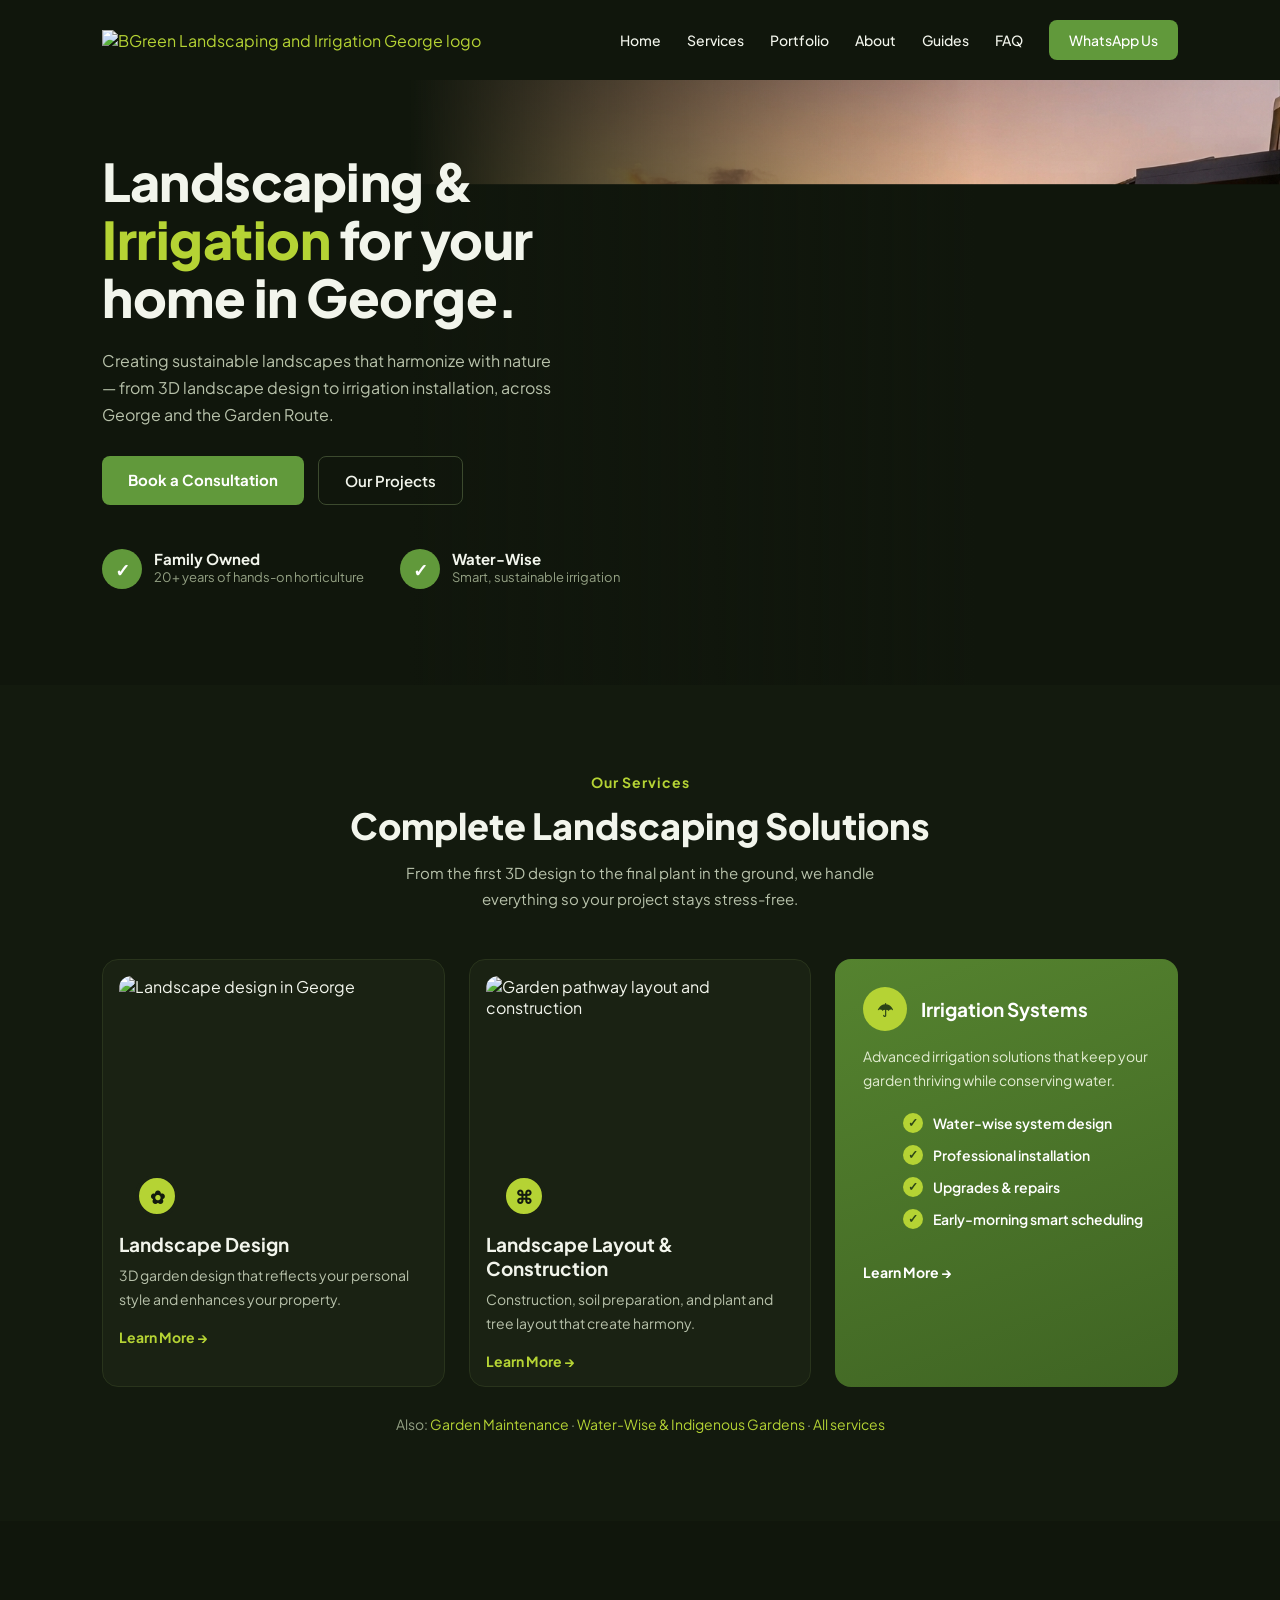
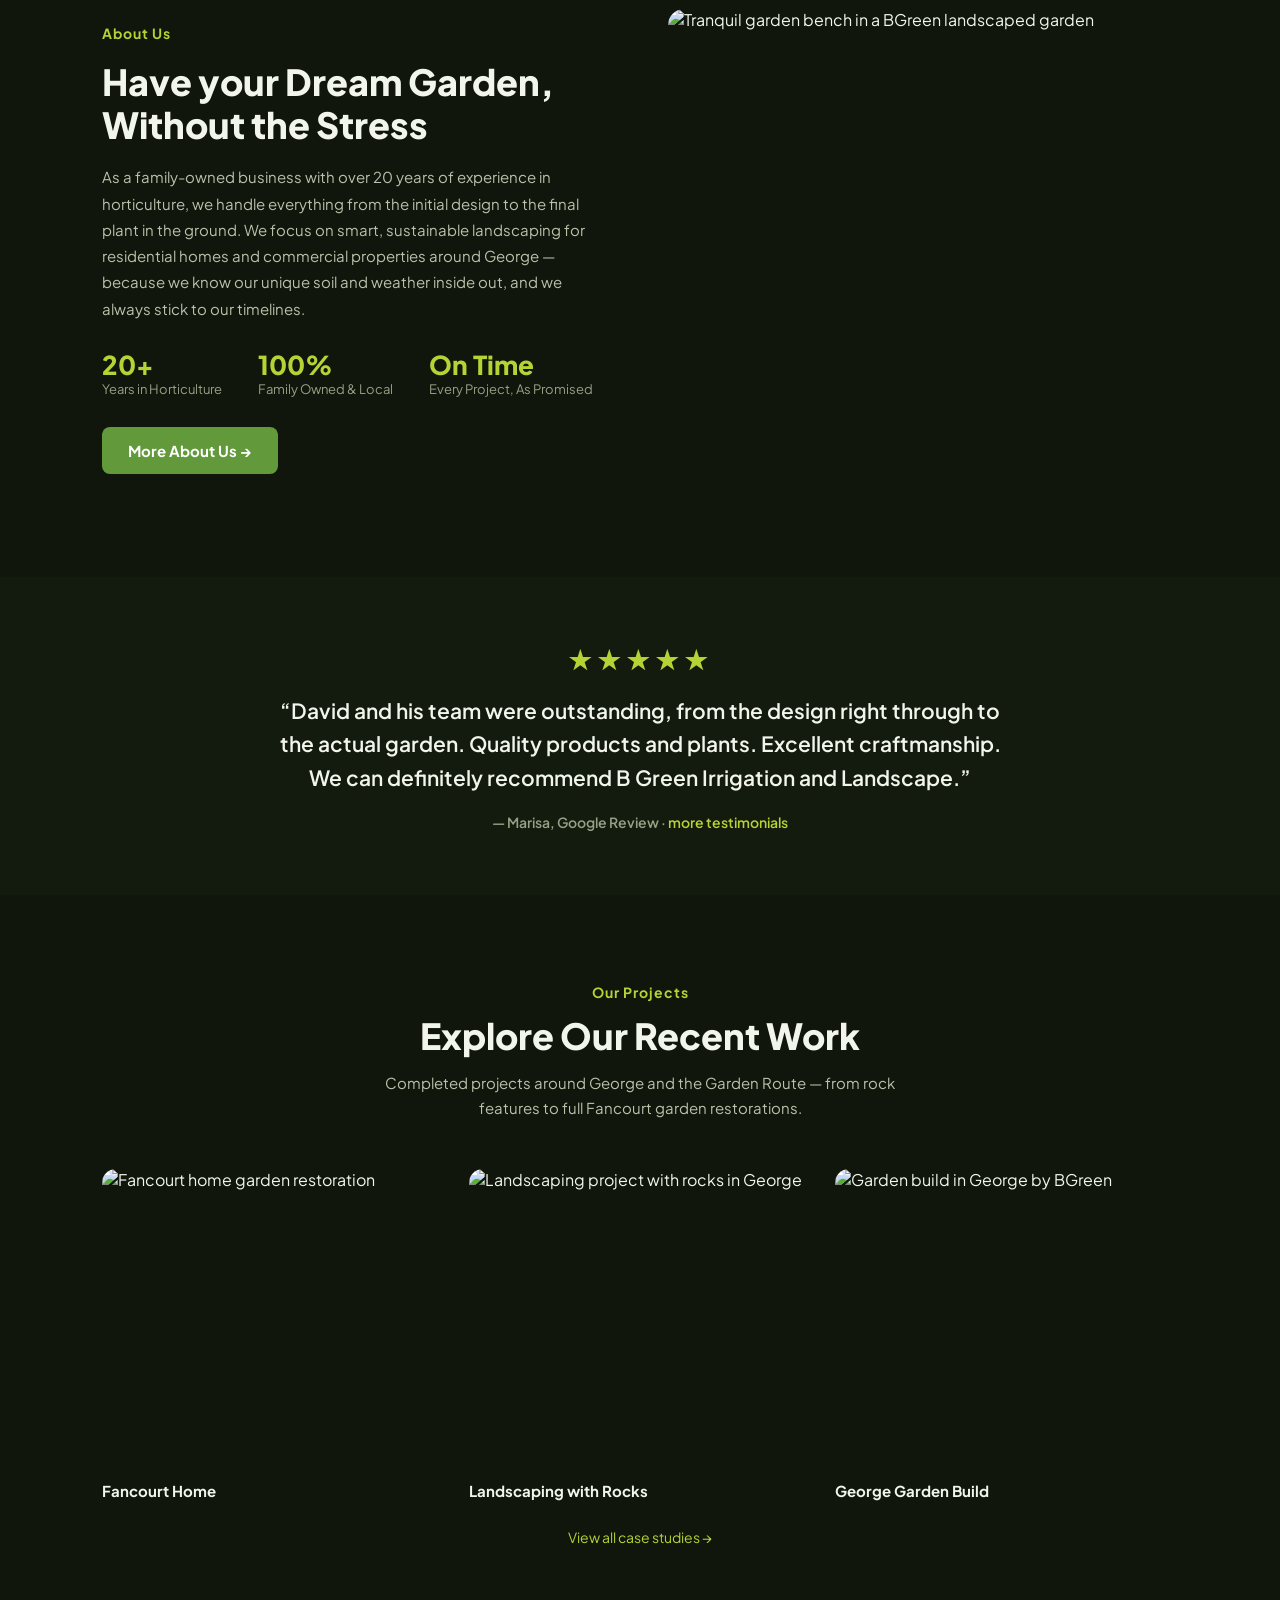
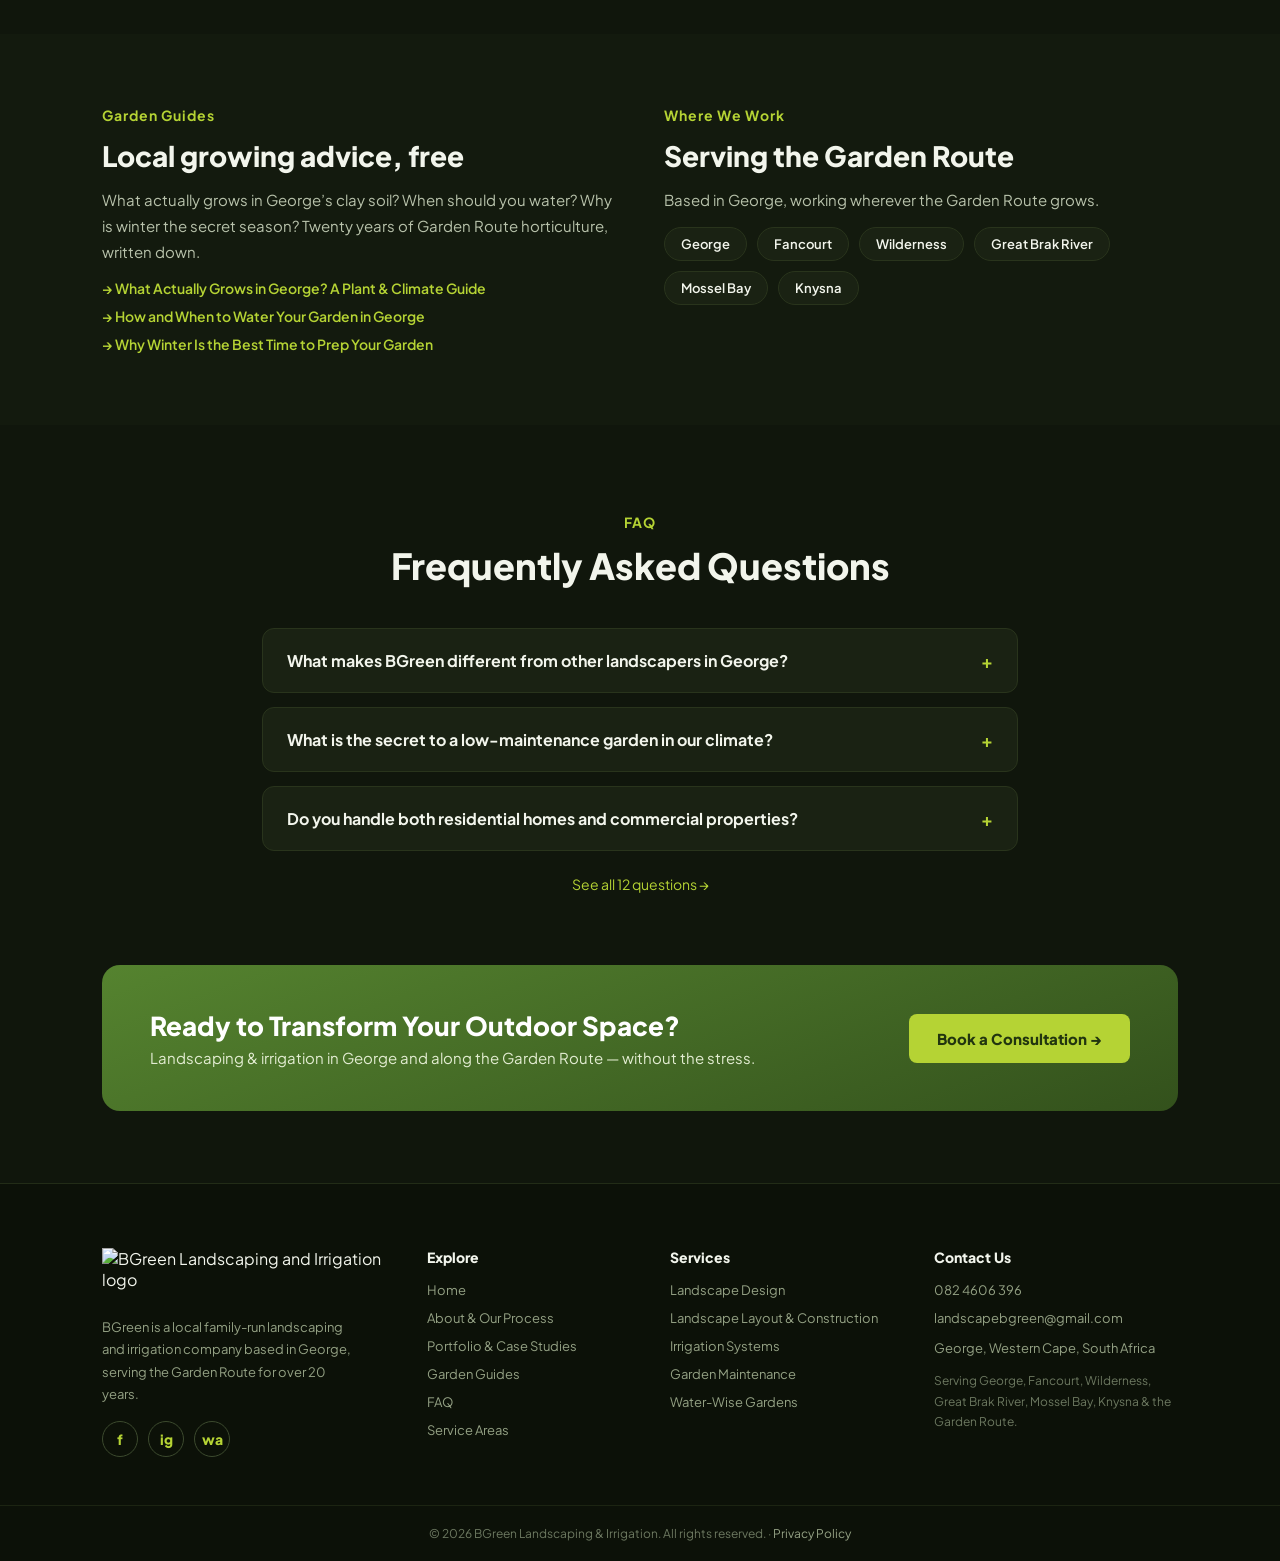
==== index.html @ 252ee811 "Implement BGreen Landscaping homepage from Claude Design import Static homepage matching the "BGreen" ====
<!DOCTYPE html>
<html lang="en">
<head>
<meta charset="utf-8">
<meta name="viewport" content="width=device-width, initial-scale=1">
<title>Landscaping in George | Landscape Design &amp; Irrigation | BGreen</title>
<meta name="description" content="BGreen Landscaping &amp; Irrigation: landscape design, construction, irrigation systems and garden maintenance in George and across the Garden Route. Family-run, 20+ years of experience.">
<link rel="preconnect" href="https://fonts.googleapis.com">
<link href="https://fonts.googleapis.com/css2?family=Plus+Jakarta+Sans:wght@400;500;600;700;800&display=swap" rel="stylesheet">
<link rel="stylesheet" href="assets/style.css">
<script type="application/ld+json">
{"@context":"https://schema.org","@type":"LocalBusiness","name":"BGreen Landscaping & Irrigation","description":"Family-run landscaping and irrigation company in George, South Africa. Landscape design, layout and construction, irrigation systems, garden maintenance and water-wise gardens.","url":"https://www.bgreenlandscape.co.za","telephone":"+27824606396","email":"landscapebgreen@gmail.com","address":{"@type":"PostalAddress","addressLocality":"George","addressRegion":"Western Cape","addressCountry":"ZA"},"areaServed":["George","Fancourt","Wilderness","Great Brak River","Mossel Bay","Knysna","Garden Route"],"sameAs":["https://web.facebook.com/bgreenlandscape/","https://www.instagram.com/bgreen_irrigation_landscaping/"]}
</script>
</head>
<body>

<nav class="site-nav">
  <a href="index.html" class="logo"><img src="https://static.wixstatic.com/media/fe2d38_e52462d2be854c1991622461ed797b29~mv2.png/v1/fill/w_476,h_166,al_c,q_85/BGreen%20Logo.png" alt="BGreen Landscaping and Irrigation George logo"></a>
  <button class="nav-toggle" aria-label="Toggle navigation" aria-expanded="false">&#9776;</button>
  <div class="nav-links">
    <a href="index.html">Home</a>
    <a href="services.html">Services</a>
    <a href="portfolio.html">Portfolio</a>
    <a href="about.html">About</a>
    <a href="guides.html">Guides</a>
    <a href="faq.html">FAQ</a>
    <a href="https://wa.link/vvhs82" target="_blank" rel="noopener" class="btn-nav-cta">WhatsApp Us</a>
  </div>
</nav>

<header class="hero">
  <img class="hero-img" src="uploads/754159980_1379247860972494_7115057401129966398_n.png" alt="Landscaped rock garden with indigenous planting at a George home by BGreen">
  <div class="hero-scrim"></div>
  <div class="hero-inner">
    <div class="hero-copy">
      <h1>Landscaping &amp; <span>Irrigation</span> for your home in George.</h1>
      <p>Creating sustainable landscapes that harmonize with nature — from 3D landscape design to irrigation installation, across George and the Garden Route.</p>
      <div class="hero-ctas">
        <a href="https://wa.link/vvhs82" target="_blank" rel="noopener" class="btn-primary">Book a Consultation</a>
        <a href="portfolio.html" class="btn-secondary">Our Projects</a>
      </div>
      <div class="hero-badges">
        <div class="hero-badge">
          <div class="hero-badge-icon">&#10003;</div>
          <div><div class="hero-badge-title">Family Owned</div><div class="hero-badge-sub">20+ years of hands-on horticulture</div></div>
        </div>
        <div class="hero-badge">
          <div class="hero-badge-icon">&#10003;</div>
          <div><div class="hero-badge-title">Water-Wise</div><div class="hero-badge-sub">Smart, sustainable irrigation</div></div>
        </div>
      </div>
    </div>
    <div></div>
  </div>
</header>

<section id="services" class="services">
  <div class="wrap">
    <div class="section-head">
      <div class="section-eyebrow">Our Services</div>
      <h2>Complete Landscaping Solutions</h2>
      <p>From the first 3D design to the final plant in the ground, we handle everything so your project stays stress-free.</p>
    </div>
    <div class="services-grid">
      <a href="landscape-design.html" class="service-card">
        <div class="service-card-media">
          <img src="https://static.wixstatic.com/media/fe2d38_e25b74c7d7e7406eb91b584a12b713d1~mv2.png/v1/fill/w_600,h_440,al_c,q_85/landscape-design-george.png" alt="Landscape design in George">
          <div class="service-card-icon">&#10047;</div>
        </div>
        <h3>Landscape Design</h3>
        <p>3D garden design that reflects your personal style and enhances your property.</p>
        <span class="learn-more">Learn More &#8594;</span>
      </a>
      <a href="landscape-layout.html" class="service-card">
        <div class="service-card-media">
          <img src="https://static.wixstatic.com/media/bcfdbb276c152f104dc2857f781c2caf.jpg/v1/fill/w_600,h_440,al_c,q_85/garden-pathway-layout.jpg" alt="Garden pathway layout and construction">
          <div class="service-card-icon">&#8984;</div>
        </div>
        <h3>Landscape Layout &amp; Construction</h3>
        <p>Construction, soil preparation, and plant and tree layout that create harmony.</p>
        <span class="learn-more">Learn More &#8594;</span>
      </a>
      <div class="service-card-featured">
        <div class="head">
          <div class="icon">&#9730;</div>
          <h3>Irrigation Systems</h3>
        </div>
        <p>Advanced irrigation solutions that keep your garden thriving while conserving water.</p>
        <ul class="feature-list">
          <li><span class="check">&#10003;</span><span>Water-wise system design</span></li>
          <li><span class="check">&#10003;</span><span>Professional installation</span></li>
          <li><span class="check">&#10003;</span><span>Upgrades &amp; repairs</span></li>
          <li><span class="check">&#10003;</span><span>Early-morning smart scheduling</span></li>
        </ul>
        <a href="irrigation-systems.html" class="learn-more">Learn More &#8594;</a>
      </div>
    </div>
    <p class="services-more">Also: <a href="garden-maintenance.html">Garden Maintenance</a> &middot; <a href="water-wise-gardens.html">Water-Wise &amp; Indigenous Gardens</a> &middot; <a href="services.html">All services</a></p>
  </div>
</section>

<section id="about" class="about">
  <div class="about-copy">
    <div class="section-eyebrow">About Us</div>
    <h2>Have your Dream Garden, Without the Stress</h2>
    <p>As a family-owned business with over 20 years of experience in horticulture, we handle everything from the initial design to the final plant in the ground. We focus on smart, sustainable landscaping for residential homes and commercial properties around George — because we know our unique soil and weather inside out, and we always stick to our timelines.</p>
    <div class="about-stats">
      <div><div class="num">20+</div><div class="label">Years in Horticulture</div></div>
      <div><div class="num">100%</div><div class="label">Family Owned &amp; Local</div></div>
      <div><div class="num">On Time</div><div class="label">Every Project, As Promised</div></div>
    </div>
    <a href="about.html" class="btn-primary">More About Us &#8594;</a>
  </div>
  <img src="https://static.wixstatic.com/media/11062b_910fbf06a0d746e4b3883d05a08c595a~mv2.jpg/v1/fill/w_800,h_900,al_c,q_85/tranquil-garden-bench.jpg" alt="Tranquil garden bench in a BGreen landscaped garden">
</section>

<section class="testimonial">
  <div class="testimonial-inner">
    <div class="testimonial-stars">&#9733;&#9733;&#9733;&#9733;&#9733;</div>
    <p class="testimonial-quote">&ldquo;David and his team were outstanding, from the design right through to the actual garden. Quality products and plants. Excellent craftmanship. We can definitely recommend B Green Irrigation and Landscape.&rdquo;</p>
    <div class="testimonial-author">&mdash; Marisa, Google Review &middot; <a href="about.html">more testimonials</a></div>
  </div>
</section>

<section id="portfolio" class="portfolio">
  <div class="section-head">
    <div class="section-eyebrow">Our Projects</div>
    <h2>Explore Our Recent Work</h2>
    <p>Completed projects around George and the Garden Route — from rock features to full Fancourt garden restorations.</p>
  </div>
  <div class="portfolio-grid">
    <a href="portfolio.html" class="portfolio-item">
      <img src="https://static.wixstatic.com/media/fe2d38_1190befe48ec47c894bb23864637d3fc~mv2.jpg/v1/fill/w_700,h_560,al_c,q_85/fancourt-home-garden.jpg" alt="Fancourt home garden restoration">
      <div class="title">Fancourt Home</div>
    </a>
    <a href="portfolio.html" class="portfolio-item">
      <img src="https://static.wixstatic.com/media/fe2d38_67b5313b510b47be8b9c48852f3f6a3e~mv2.jpg/v1/fill/w_700,h_560,al_c,q_85/rock-landscaping-project.jpg" alt="Landscaping project with rocks in George">
      <div class="title">Landscaping with Rocks</div>
    </a>
    <a href="portfolio.html" class="portfolio-item">
      <img src="https://static.wixstatic.com/media/fe2d38_f3f1dd3c976c45f4891103261308e11d~mv2.jpg/v1/fill/w_700,h_560,al_c,q_85/george-garden-build.jpg" alt="Garden build in George by BGreen">
      <div class="title">George Garden Build</div>
    </a>
  </div>
  <p class="portfolio-more"><a href="portfolio.html">View all case studies &#8594;</a></p>
</section>

<section class="guides-areas">
  <div class="wrap">
    <div class="guides-col">
      <div class="section-eyebrow">Garden Guides</div>
      <h2>Local growing advice, free</h2>
      <p>What actually grows in George&rsquo;s clay soil? When should you water? Why is winter the secret season? Twenty years of Garden Route horticulture, written down.</p>
      <div class="guides-links">
        <a href="plant-guide.html">&#8594; What Actually Grows in George? A Plant &amp; Climate Guide</a>
        <a href="watering-guide.html">&#8594; How and When to Water Your Garden in George</a>
        <a href="winter-garden-prep.html">&#8594; Why Winter Is the Best Time to Prep Your Garden</a>
      </div>
    </div>
    <div class="areas-col">
      <div class="section-eyebrow">Where We Work</div>
      <h2>Serving the Garden Route</h2>
      <p>Based in George, working wherever the Garden Route grows.</p>
      <div class="area-tags">
        <a href="service-areas.html" class="area-tag">George</a>
        <a href="service-areas.html" class="area-tag">Fancourt</a>
        <a href="service-areas.html" class="area-tag">Wilderness</a>
        <a href="service-areas.html" class="area-tag">Great Brak River</a>
        <a href="service-areas.html" class="area-tag">Mossel Bay</a>
        <a href="service-areas.html" class="area-tag">Knysna</a>
      </div>
    </div>
  </div>
</section>

<section class="faq">
  <div class="section-head">
    <div class="section-eyebrow">FAQ</div>
    <h2>Frequently Asked Questions</h2>
  </div>
  <div class="faq-list">
    <div class="faq-item">
      <button class="faq-q" aria-expanded="false"><span>What makes BGreen different from other landscapers in George?</span><span class="icon">+</span></button>
      <p class="faq-a">We are a local family business with over 20 years of hands-on experience in horticulture. Because we handle everything from the first 3D design to the final plant in the ground, we keep the process completely stress-free. We know our local soil and weather inside out, and we always stick to our timelines.</p>
    </div>
    <div class="faq-item">
      <button class="faq-q" aria-expanded="false"><span>What is the secret to a low-maintenance garden in our climate?</span><span class="icon">+</span></button>
      <p class="faq-a">The key is choosing the right plants for local conditions and pairing them with a smart, efficient irrigation system. We help you set up a water-wise, sustainable garden that thrives naturally in George, giving you a gorgeous outdoor space that doesn&rsquo;t require endless upkeep.</p>
    </div>
    <div class="faq-item">
      <button class="faq-q" aria-expanded="false"><span>Do you handle both residential homes and commercial properties?</span><span class="icon">+</span></button>
      <p class="faq-a">Yes, we do. Whether you want to completely rejuvenate your home garden or need professional landscaping and irrigation for a commercial space, we have the team and the experience to handle projects of all sizes.</p>
    </div>
  </div>
  <p class="faq-more"><a href="faq.html">See all 12 questions &#8594;</a></p>
</section>

<section class="footer-cta">
  <div class="footer-cta-box">
    <div>
      <h2>Ready to Transform Your Outdoor Space?</h2>
      <p>Landscaping &amp; irrigation in George and along the Garden Route — without the stress.</p>
    </div>
    <a href="https://wa.link/vvhs82" target="_blank" rel="noopener" class="btn-cta-bright">Book a Consultation &#8594;</a>
  </div>
</section>

<footer class="site-footer">
  <div class="footer-grid">
    <div class="footer-brand">
      <img src="https://static.wixstatic.com/media/fe2d38_e52462d2be854c1991622461ed797b29~mv2.png/v1/fill/w_476,h_166,al_c,q_85/BGreen%20Logo.png" alt="BGreen Landscaping and Irrigation logo">
      <p>BGreen is a local family-run landscaping and irrigation company based in George, serving the Garden Route for over 20 years.</p>
      <div class="footer-socials">
        <a href="https://web.facebook.com/bgreenlandscape/" target="_blank" rel="noopener" aria-label="Facebook">f</a>
        <a href="https://www.instagram.com/bgreen_irrigation_landscaping/" target="_blank" rel="noopener" aria-label="Instagram">ig</a>
        <a href="https://wa.link/vvhs82" target="_blank" rel="noopener" aria-label="WhatsApp">wa</a>
      </div>
    </div>
    <div class="footer-col">
      <div class="col-title">Explore</div>
      <a href="index.html">Home</a>
      <a href="about.html">About &amp; Our Process</a>
      <a href="portfolio.html">Portfolio &amp; Case Studies</a>
      <a href="guides.html">Garden Guides</a>
      <a href="faq.html">FAQ</a>
      <a href="service-areas.html">Service Areas</a>
    </div>
    <div class="footer-col">
      <div class="col-title">Services</div>
      <a href="landscape-design.html">Landscape Design</a>
      <a href="landscape-layout.html">Landscape Layout &amp; Construction</a>
      <a href="irrigation-systems.html">Irrigation Systems</a>
      <a href="garden-maintenance.html">Garden Maintenance</a>
      <a href="water-wise-gardens.html">Water-Wise Gardens</a>
    </div>
    <div class="footer-col">
      <div class="col-title">Contact Us</div>
      <a href="tel:0824606396">082 4606 396</a>
      <a href="mailto:landscapebgreen@gmail.com">landscapebgreen@gmail.com</a>
      <div class="plain">George, Western Cape, South Africa</div>
      <div class="faint">Serving George, Fancourt, Wilderness, Great Brak River, Mossel Bay, Knysna &amp; the Garden Route.</div>
    </div>
  </div>
  <div class="footer-bottom">&copy; 2026 BGreen Landscaping &amp; Irrigation. All rights reserved. &middot; <a href="https://www.bgreenlandscape.co.za/privacy-policy" target="_blank" rel="noopener">Privacy Policy</a></div>
</footer>

<script src="assets/main.js"></script>
</body>
</html>
---- assets/style.css ----
:root {
  --bg: #10160c;
  --bg-alt: #131a0e;
  --bg-card: #1a2213;
  --bg-footer: #0c1108;
  --border: #29341c;
  --border-footer: #1c2412;
  --border-divider: #222c17;
  --text: #f2f5ec;
  --text-muted: #b8c2ab;
  --text-dim: #94a184;
  --text-faint: #6c7860;
  --accent: #b5d334;
  --accent-hover: #d3e97a;
  --accent-bright: #c8e356;
  --green: #61993b;
  --green-hover: #6fae44;
}

* { box-sizing: border-box; }

html { scroll-behavior: smooth; }

body {
  margin: 0;
  background: var(--bg);
  color: var(--text);
  font-family: 'Plus Jakarta Sans', sans-serif;
  overflow-x: hidden;
}

a { color: var(--accent); text-decoration: none; }
a:hover { color: var(--accent-hover); }

img { max-width: 100%; }

.wrap { max-width: 1140px; margin: 0 auto; padding: 0 32px; }

/* Nav */
.site-nav {
  background: var(--bg);
  display: flex;
  align-items: center;
  justify-content: space-between;
  gap: 24px;
  max-width: 1140px;
  margin: 0 auto;
  padding: 20px 32px;
}
.site-nav .logo img { height: 48px; width: auto; }
.nav-links { display: flex; align-items: center; gap: 26px; }
.nav-links a { color: var(--text); font-size: 14px; font-weight: 500; }
.nav-links a:hover { color: var(--accent); }
.btn-nav-cta {
  background: var(--green);
  color: #fff !important;
  font-size: 14px;
  font-weight: 700;
  padding: 11px 20px;
  border-radius: 8px;
}
.btn-nav-cta:hover { background: var(--green-hover); }
.nav-toggle { display: none; background: none; border: none; color: var(--text); font-size: 26px; cursor: pointer; }

/* Hero */
.hero { position: relative; overflow: hidden; }
.hero-img {
  position: absolute; top: 0; right: 0; width: 68%; height: 100%; object-fit: cover;
}
.hero-scrim {
  position: absolute; top: 0; right: 0; width: 68%; height: 100%;
  background:
    linear-gradient(90deg, var(--bg) 0%, rgba(16,22,12,0.55) 32%, rgba(16,22,12,0) 65%),
    linear-gradient(0deg, rgba(16,22,12,0.85) 0%, rgba(16,22,12,0) 30%);
}
.hero-inner {
  position: relative;
  max-width: 1140px; margin: 0 auto; padding: 72px 32px 96px;
  display: grid; grid-template-columns: 1.05fr 1fr; gap: 56px; align-items: center;
}
.hero-copy { display: flex; flex-direction: column; align-items: flex-start; gap: 20px; }
.hero-copy h1 { margin: 0; font-size: 52px; line-height: 1.12; font-weight: 800; letter-spacing: -0.5px; }
.hero-copy h1 span { color: var(--accent); }
.hero-copy p { margin: 0; max-width: 460px; font-size: 16px; line-height: 1.7; color: var(--text-muted); }
.hero-ctas { display: flex; gap: 14px; margin-top: 8px; flex-wrap: wrap; }
.btn-primary {
  background: var(--green); color: #fff !important; font-size: 15px; font-weight: 700;
  padding: 14px 26px; border-radius: 8px; display: inline-block;
}
.btn-primary:hover { background: var(--green-hover); }
.btn-secondary {
  border: 1px solid #3c4a2e; color: var(--text) !important; font-size: 15px; font-weight: 600;
  padding: 14px 26px; border-radius: 8px; display: inline-block;
}
.btn-secondary:hover { border-color: var(--accent); color: var(--accent) !important; }
.hero-badges { display: flex; gap: 36px; margin-top: 24px; flex-wrap: wrap; }
.hero-badge { display: flex; align-items: flex-start; gap: 12px; }
.hero-badge-icon {
  width: 40px; height: 40px; border-radius: 50%; background: var(--green);
  display: flex; align-items: center; justify-content: center; flex-shrink: 0;
  color: #fff; font-size: 18px; font-weight: 700;
}
.hero-badge-title { font-size: 15px; font-weight: 700; }
.hero-badge-sub { font-size: 13px; color: var(--text-dim); line-height: 1.5; }

/* Section headers */
.section-eyebrow { color: var(--accent); font-size: 14px; font-weight: 700; letter-spacing: 1px; }
.section-head { text-align: center; display: flex; flex-direction: column; gap: 12px; align-items: center; }
.section-head h2 { margin: 0; font-size: 36px; font-weight: 800; }
.section-head p { margin: 0; max-width: 520px; font-size: 15px; line-height: 1.7; color: var(--text-muted); }

/* Services */
.services { background: var(--bg-alt); padding: 88px 0; }
.services-grid { display: grid; grid-template-columns: 1fr 1fr 1fr; gap: 24px; margin-top: 48px; }
.service-card {
  background: var(--bg-card); border: 1px solid var(--border); border-radius: 16px;
  padding: 16px; display: flex; flex-direction: column; color: var(--text) !important;
}
.service-card:hover { border-color: var(--accent); }
.service-card-media { position: relative; }
.service-card-media img { width: 100%; height: 220px; object-fit: cover; border-radius: 12px; display: block; }
.service-card-icon {
  position: absolute; left: 16px; bottom: -22px; width: 44px; height: 44px; border-radius: 50%;
  background: var(--accent); border: 4px solid var(--bg-card); display: flex; align-items: center;
  justify-content: center; color: #131a0e; font-size: 18px; font-weight: 800;
}
.service-card h3 { margin: 36px 0 8px; font-size: 19px; font-weight: 700; }
.service-card p { margin: 0; font-size: 14px; line-height: 1.7; color: var(--text-muted); }
.service-card .learn-more { margin-top: 16px; color: var(--accent); font-size: 14px; font-weight: 700; }

.service-card-featured {
  background: linear-gradient(160deg, #55832f, #3f6423); border-radius: 16px; padding: 28px;
  display: flex; flex-direction: column; gap: 14px;
}
.service-card-featured .head { display: flex; align-items: center; gap: 14px; }
.service-card-featured .head .icon {
  width: 44px; height: 44px; border-radius: 50%; background: var(--accent); display: flex;
  align-items: center; justify-content: center; color: #2c4517; font-size: 18px; font-weight: 800; flex-shrink: 0;
}
.service-card-featured h3 { margin: 0; font-size: 19px; font-weight: 700; color: #fff; }
.service-card-featured > p { margin: 0; font-size: 14px; line-height: 1.7; color: #e3edd2; }
.feature-list { display: flex; flex-direction: column; gap: 12px; margin-top: 6px; }
.feature-list li { list-style: none; display: flex; align-items: center; gap: 10px; }
.feature-list .check {
  width: 20px; height: 20px; border-radius: 50%; background: var(--accent); color: #2c4517;
  font-size: 12px; font-weight: 800; display: flex; align-items: center; justify-content: center; flex-shrink: 0;
}
.feature-list span { font-size: 14px; font-weight: 600; color: #fff; }
.service-card-featured .learn-more { margin-top: 4px; color: #fff !important; font-size: 14px; font-weight: 700; }
.service-card-featured .learn-more:hover { color: #e3edd2 !important; }
.services-more { margin: 28px 0 0; text-align: center; font-size: 14px; color: var(--text-dim); }

/* About */
.about {
  max-width: 1140px; margin: 0 auto; padding: 88px 32px; display: grid;
  grid-template-columns: 1fr 1fr; gap: 56px; align-items: center;
}
.about-copy { display: flex; flex-direction: column; align-items: flex-start; gap: 18px; }
.about-copy h2 { margin: 0; font-size: 36px; font-weight: 800; line-height: 1.2; }
.about-copy p { margin: 0; font-size: 15px; line-height: 1.75; color: var(--text-muted); }
.about-stats { display: flex; gap: 36px; margin-top: 8px; flex-wrap: wrap; }
.about-stats .num { font-size: 26px; font-weight: 800; color: var(--accent); }
.about-stats .label { font-size: 13px; color: var(--text-dim); }
.about-copy .btn-primary { margin-top: 12px; }
.about img { width: 100%; height: 480px; object-fit: cover; border-radius: 16px; }

/* Testimonial */
.testimonial { background: var(--bg-alt); padding: 64px 0; }
.testimonial-inner {
  max-width: 820px; margin: 0 auto; padding: 0 32px; text-align: center;
  display: flex; flex-direction: column; align-items: center; gap: 18px;
}
.testimonial-stars { color: var(--accent); font-size: 28px; letter-spacing: 4px; }
.testimonial-quote { margin: 0; font-size: 21px; line-height: 1.6; font-weight: 600; color: var(--text); }
.testimonial-author { font-size: 14px; color: var(--text-dim); font-weight: 600; }

/* Portfolio */
.portfolio { max-width: 1140px; margin: 0 auto; padding: 88px 32px; }
.portfolio-grid { display: grid; grid-template-columns: 1fr 1fr 1fr; gap: 24px; margin-top: 48px; }
.portfolio-item { display: flex; flex-direction: column; gap: 12px; color: var(--text) !important; }
.portfolio-item img { width: 100%; height: 300px; object-fit: cover; border-radius: 14px; }
.portfolio-item .title { font-size: 15px; font-weight: 700; }
.portfolio-more { margin: 28px 0 0; text-align: center; font-size: 14px; color: var(--text-dim); }

/* Guides + Areas */
.guides-areas { background: var(--bg-alt); padding: 72px 0; }
.guides-areas .wrap { display: grid; grid-template-columns: 1fr 1fr; gap: 48px; }
.guides-col, .areas-col { display: flex; flex-direction: column; gap: 14px; align-items: flex-start; }
.guides-col h2, .areas-col h2 { margin: 0; font-size: 28px; font-weight: 800; }
.guides-col p, .areas-col p { margin: 0; font-size: 15px; line-height: 1.75; color: var(--text-muted); }
.guides-links { display: flex; flex-direction: column; gap: 10px; }
.guides-links a { font-size: 14px; font-weight: 600; }
.area-tags { display: flex; flex-wrap: wrap; gap: 10px; }
.area-tag {
  background: var(--bg-card); border: 1px solid var(--border); color: var(--text) !important;
  font-size: 13px; font-weight: 600; padding: 8px 16px; border-radius: 999px;
}
.area-tag:hover { border-color: var(--accent); }

/* FAQ */
.faq { max-width: 820px; margin: 0 auto; padding: 88px 32px 0; }
.faq .section-head { margin-bottom: 40px; }
.faq-list { display: flex; flex-direction: column; gap: 14px; }
.faq-item { background: var(--bg-card); border: 1px solid var(--border); border-radius: 12px; overflow: hidden; }
.faq-q {
  width: 100%; display: flex; justify-content: space-between; align-items: center; gap: 16px;
  background: none; border: none; color: var(--text); font-family: 'Plus Jakarta Sans', sans-serif;
  font-size: 16px; font-weight: 700; text-align: left; padding: 20px 24px; cursor: pointer;
}
.faq-q .icon { color: var(--accent); font-size: 18px; flex-shrink: 0; }
.faq-a { margin: 0; padding: 0 24px 20px; font-size: 14px; line-height: 1.75; color: var(--text-muted); display: none; }
.faq-item.open .faq-a { display: block; }
.faq-more { margin: 24px 0 0; text-align: center; font-size: 14px; color: var(--text-dim); }

/* Footer */
.footer-cta { max-width: 1140px; margin: 0 auto; padding: 72px 32px; }
.footer-cta-box {
  border-radius: 18px; background: linear-gradient(160deg, #55832f, #33511c);
  padding: 44px 48px; display: flex; align-items: center; justify-content: space-between;
  gap: 32px; flex-wrap: wrap;
}
.footer-cta-box h2 { margin: 0 0 6px; font-size: 26px; font-weight: 800; color: #fff; }
.footer-cta-box p { margin: 0; font-size: 15px; color: #e3edd2; }
.btn-cta-bright {
  background: var(--accent); color: #22350f !important; font-size: 15px; font-weight: 800;
  padding: 15px 28px; border-radius: 8px; flex-shrink: 0;
}
.btn-cta-bright:hover { background: var(--accent-bright); }

.site-footer { background: var(--bg-footer); border-top: 1px solid var(--border-divider); padding: 64px 0 0; }
.footer-grid {
  max-width: 1140px; margin: 0 auto; padding: 0 32px;
  display: grid; grid-template-columns: 1.4fr 1fr 1.1fr 1.2fr; gap: 40px;
}
.footer-brand { display: flex; flex-direction: column; gap: 16px; align-items: flex-start; }
.footer-brand img { height: 52px; width: auto; }
.footer-brand p { margin: 0; font-size: 13px; line-height: 1.7; color: var(--text-dim); max-width: 260px; }
.footer-socials { display: flex; gap: 10px; }
.footer-socials a {
  width: 36px; height: 36px; border-radius: 50%; border: 1px solid #3c4a2e; display: flex;
  align-items: center; justify-content: center; color: var(--accent) !important; font-size: 14px; font-weight: 800;
}
.footer-socials a:hover { border-color: var(--accent); }
.footer-col { display: flex; flex-direction: column; gap: 12px; }
.footer-col .col-title { font-size: 14px; font-weight: 800; margin-bottom: 4px; }
.footer-col a { color: var(--text-dim) !important; font-size: 13px; }
.footer-col a:hover { color: var(--accent) !important; }
.footer-col .plain { color: var(--text-dim); font-size: 13px; line-height: 1.6; }
.footer-col .faint { color: var(--text-faint); font-size: 12px; line-height: 1.7; }
.footer-bottom {
  border-top: 1px solid var(--border-footer); margin-top: 48px; padding: 20px 32px;
  text-align: center; font-size: 12px; color: var(--text-faint);
}
.footer-bottom a { color: var(--text-dim); }
.footer-bottom a:hover { color: var(--accent); }

@media (max-width: 860px) {
  .hero-inner { grid-template-columns: 1fr; padding: 32px 24px 64px; }
  .hero-img, .hero-scrim { position: relative; width: 100%; height: 320px; }
  .hero-copy h1 { font-size: 36px; }
  .services-grid, .about, .guides-areas .wrap, .portfolio-grid, .footer-grid { grid-template-columns: 1fr; }
  .about img { height: 280px; }
  .nav-links { display: none; }
  .nav-links.open { display: flex; flex-direction: column; position: absolute; top: 88px; left: 0; right: 0; background: var(--bg); padding: 20px 32px; z-index: 20; border-bottom: 1px solid var(--border-divider); }
  .nav-toggle { display: block; }
}
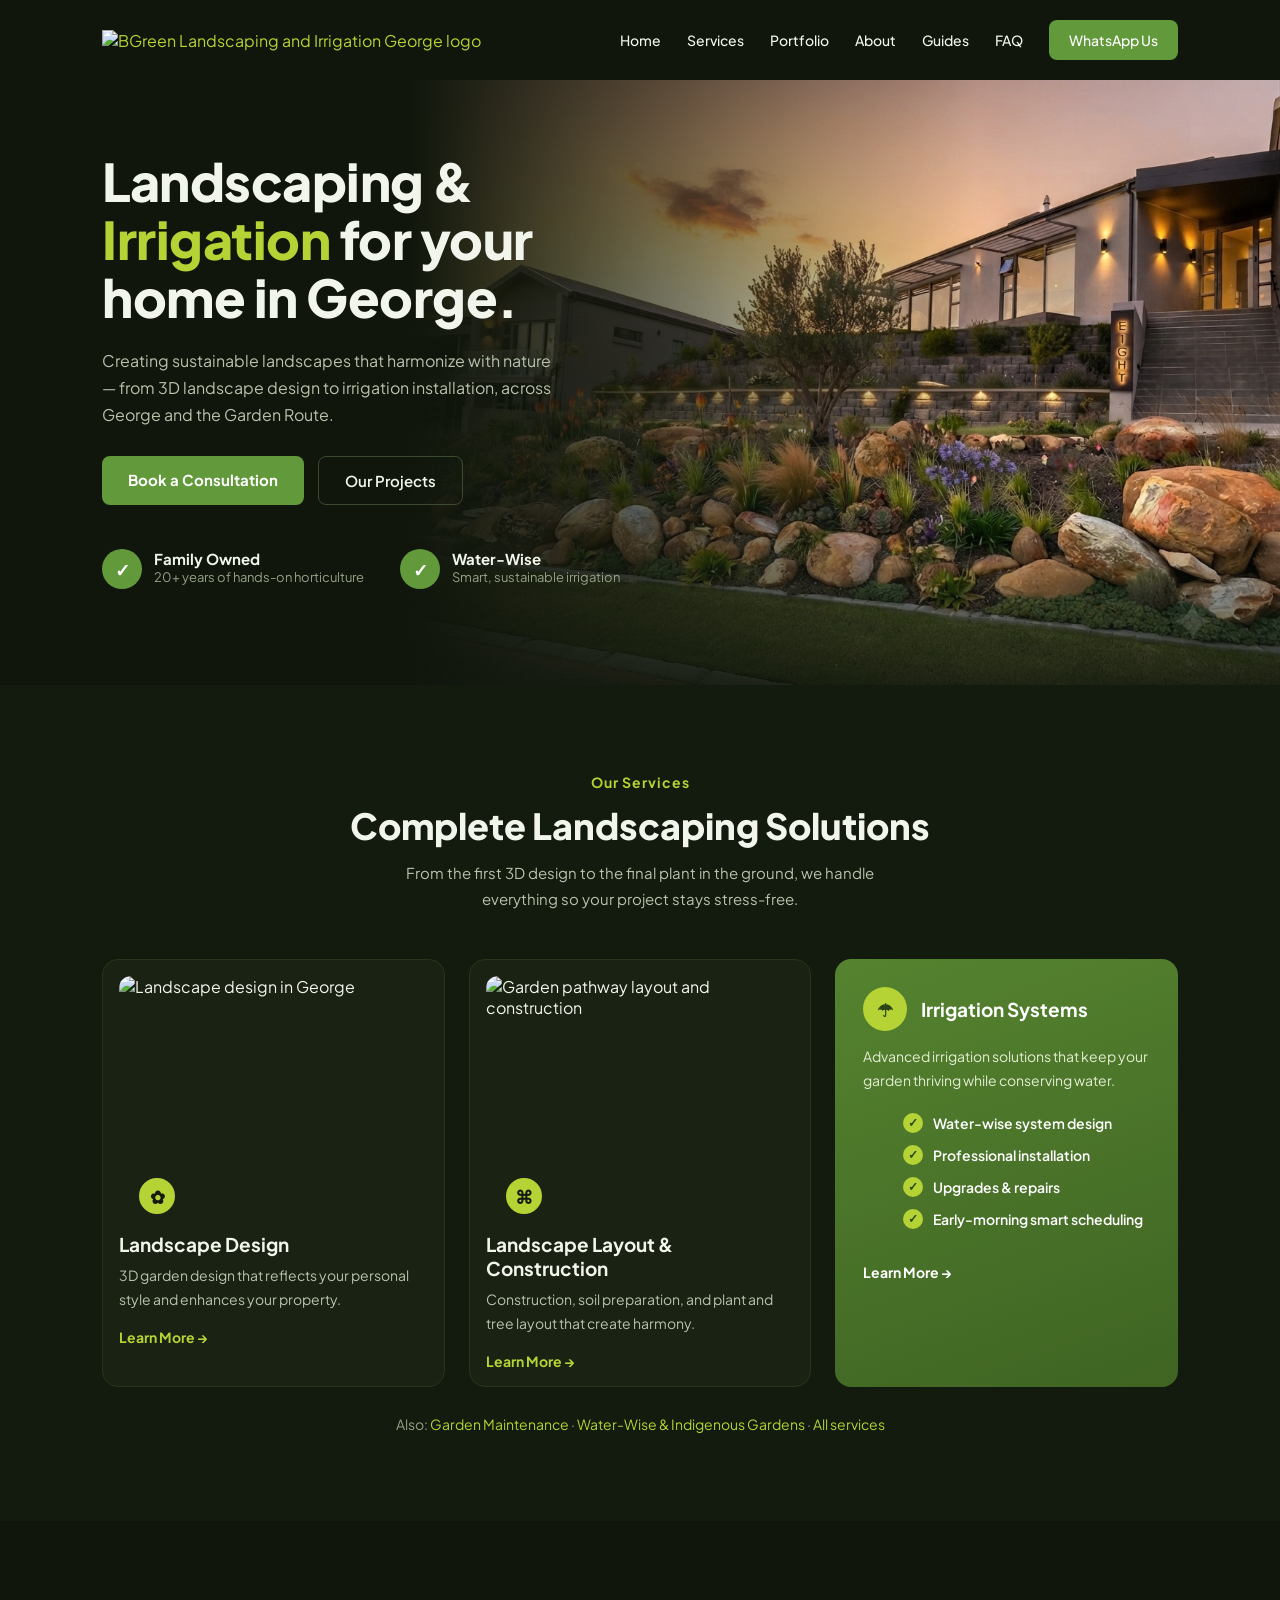
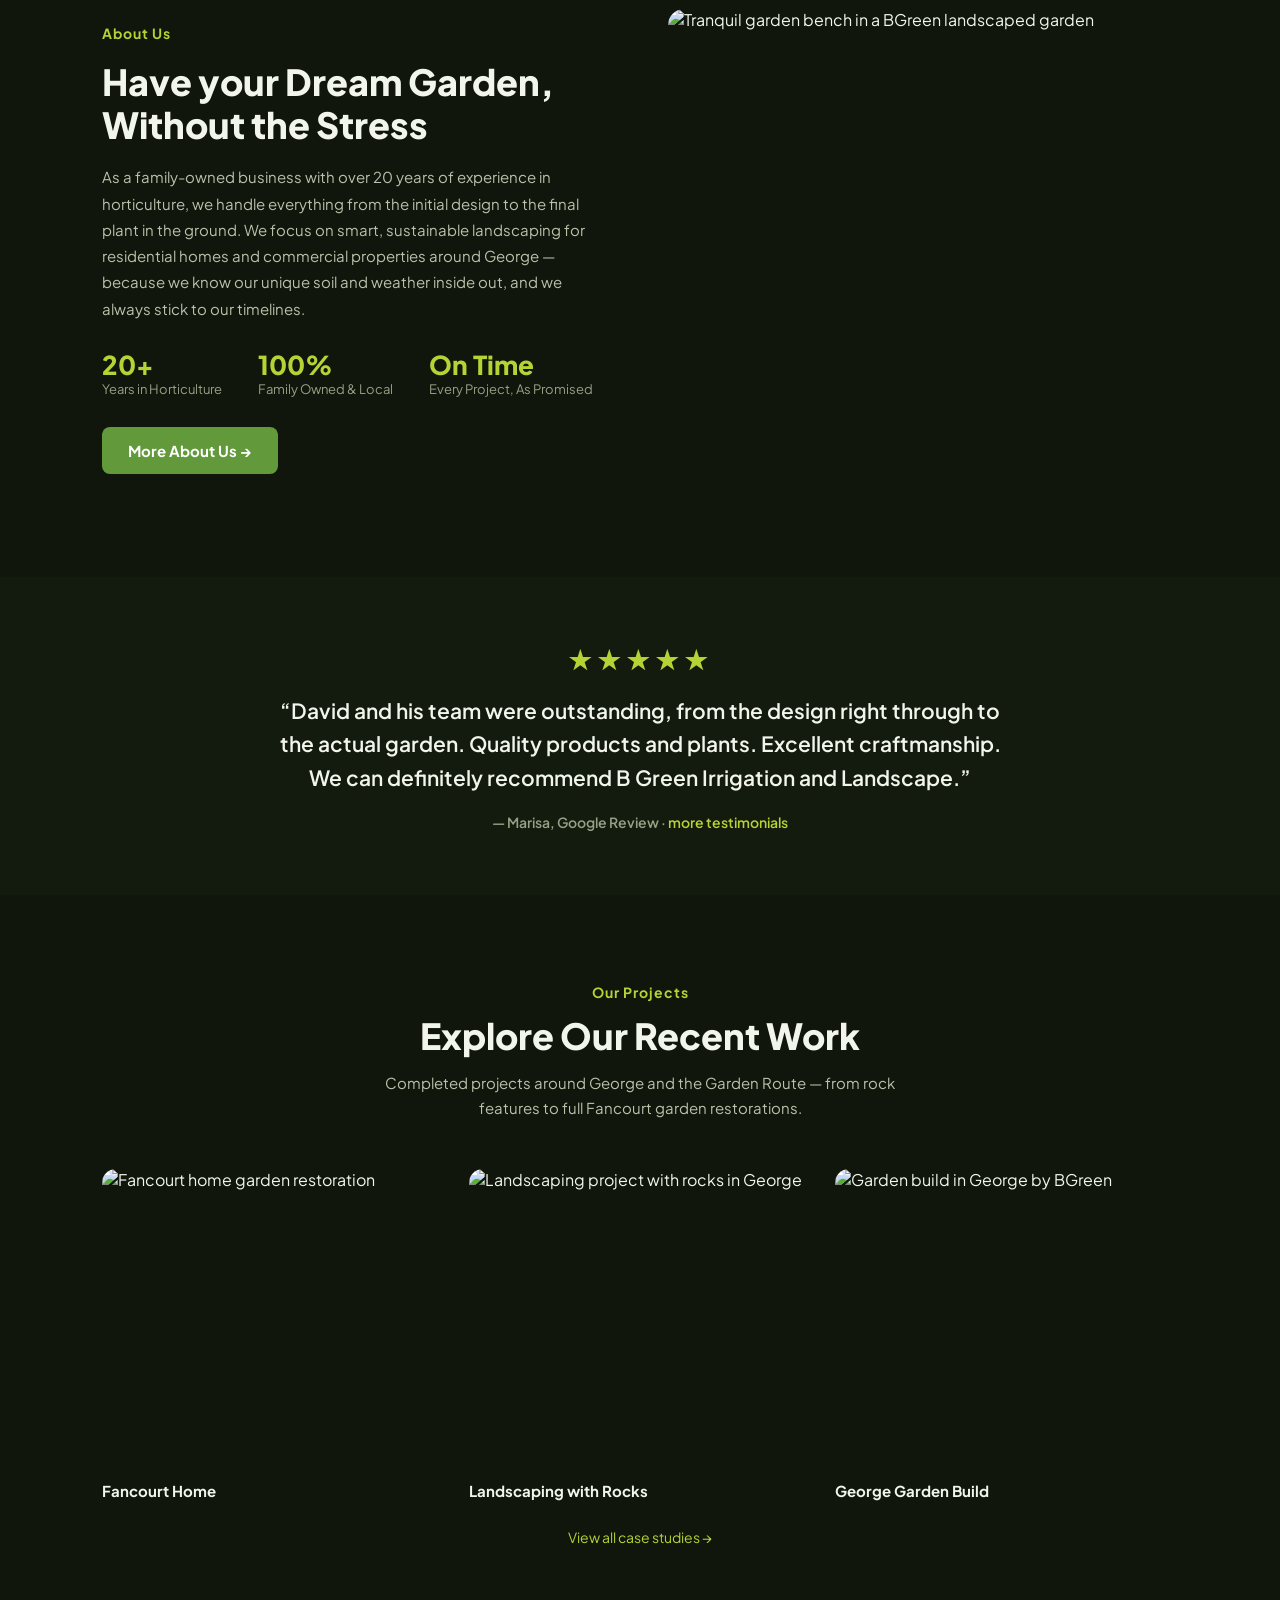
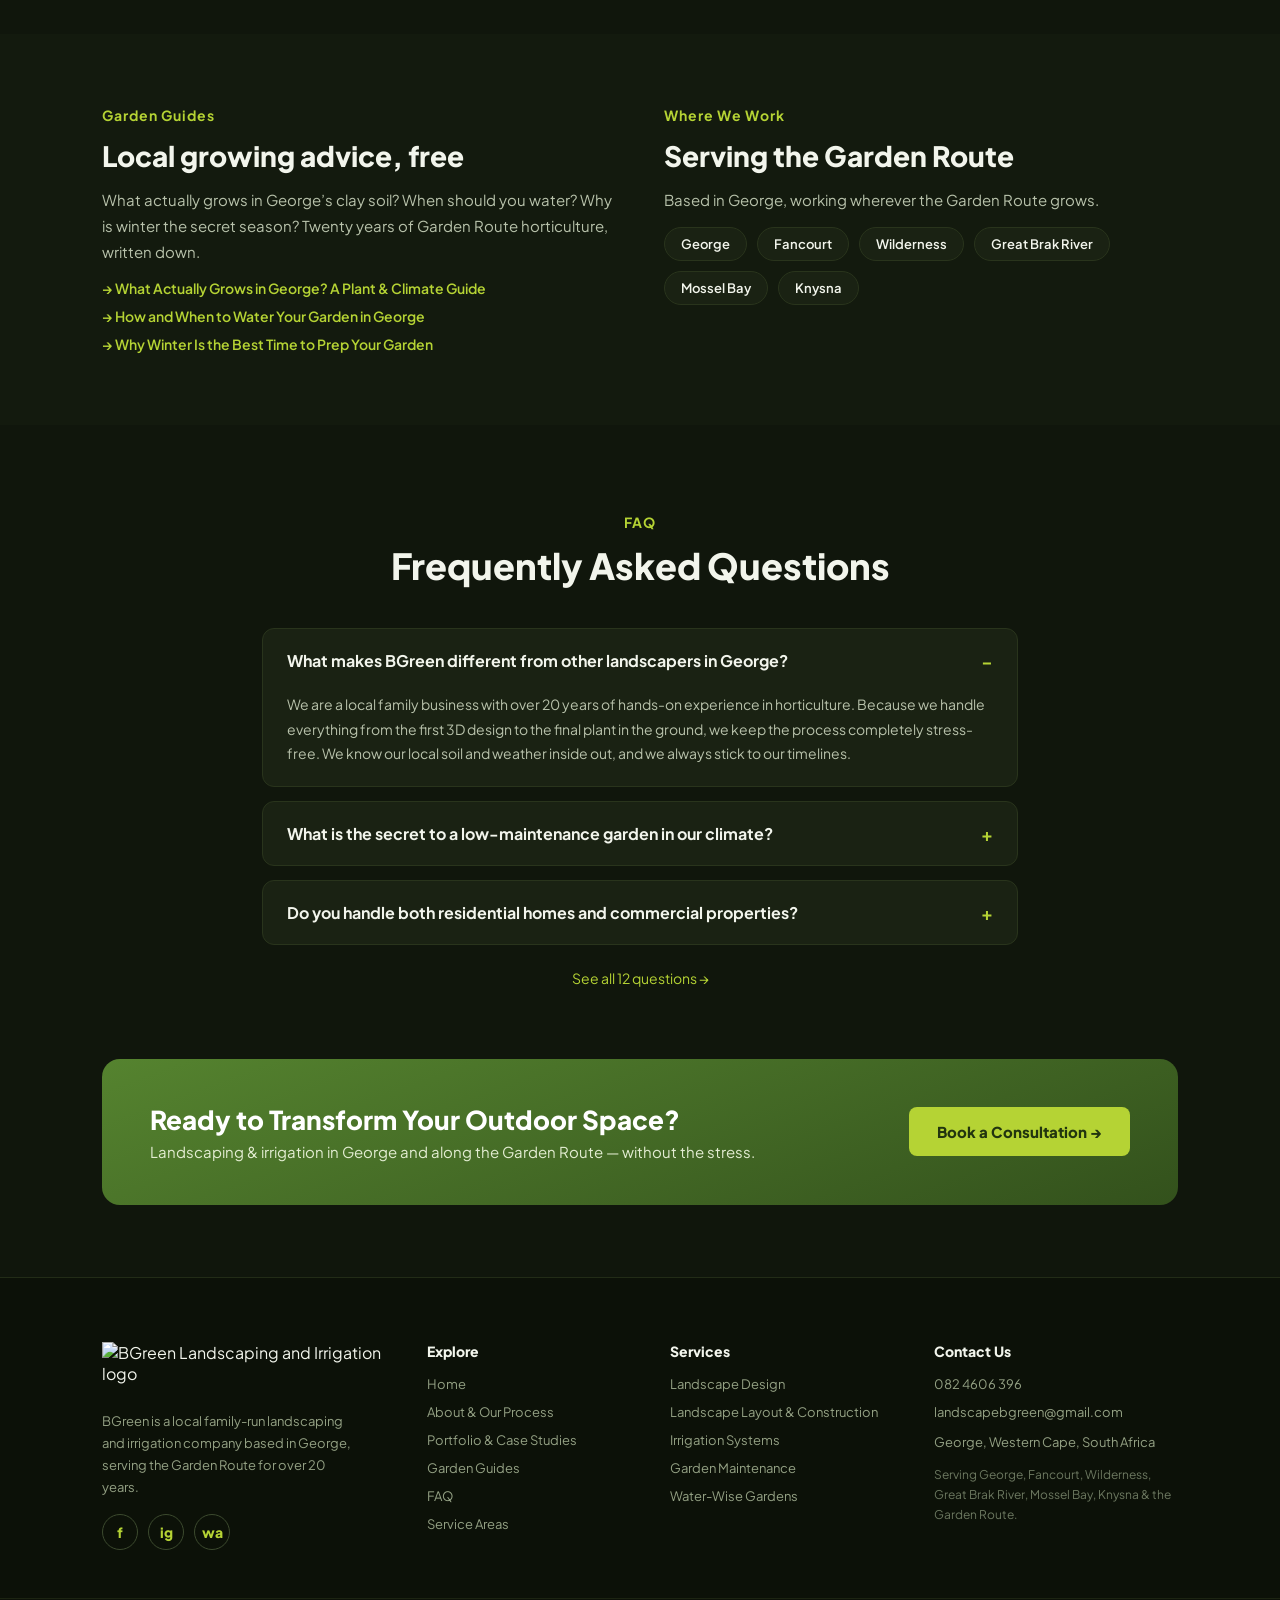
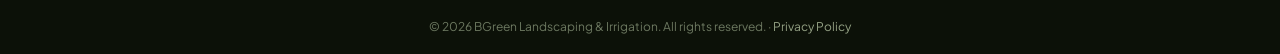
==== commit 6094c413: "Build out full 13-page site from design handoff; fix corrupted hero image Expands the homepage-only " ====
--- a/index.html
+++ b/index.html
@@ -5,9 +5,16 @@
 <meta name="viewport" content="width=device-width, initial-scale=1">
 <title>Landscaping in George | Landscape Design &amp; Irrigation | BGreen</title>
 <meta name="description" content="BGreen Landscaping &amp; Irrigation: landscape design, construction, irrigation systems and garden maintenance in George and across the Garden Route. Family-run, 20+ years of experience.">
+<link rel="canonical" href="https://www.bgreenlandscape.co.za/">
+<meta property="og:type" content="website">
+<meta property="og:title" content="Landscaping in George | Landscape Design &amp; Irrigation | BGreen">
+<meta property="og:description" content="BGreen Landscaping &amp; Irrigation: landscape design, construction, irrigation systems and garden maintenance in George and across the Garden Route. Family-run, 20+ years of experience.">
+<meta property="og:url" content="https://www.bgreenlandscape.co.za/">
+<meta property="og:image" content="/uploads/hero-rock-garden.png">
+<meta name="twitter:card" content="summary_large_image">
 <link rel="preconnect" href="https://fonts.googleapis.com">
 <link href="https://fonts.googleapis.com/css2?family=Plus+Jakarta+Sans:wght@400;500;600;700;800&display=swap" rel="stylesheet">
-<link rel="stylesheet" href="assets/style.css">
+<link rel="stylesheet" href="/assets/style.css">
 <script type="application/ld+json">
 {"@context":"https://schema.org","@type":"LocalBusiness","name":"BGreen Landscaping & Irrigation","description":"Family-run landscaping and irrigation company in George, South Africa. Landscape design, layout and construction, irrigation systems, garden maintenance and water-wise gardens.","url":"https://www.bgreenlandscape.co.za","telephone":"+27824606396","email":"landscapebgreen@gmail.com","address":{"@type":"PostalAddress","addressLocality":"George","addressRegion":"Western Cape","addressCountry":"ZA"},"areaServed":["George","Fancourt","Wilderness","Great Brak River","Mossel Bay","Knysna","Garden Route"],"sameAs":["https://web.facebook.com/bgreenlandscape/","https://www.instagram.com/bgreen_irrigation_landscaping/"]}
 </script>
@@ -15,21 +22,21 @@
 <body>
 
 <nav class="site-nav">
-  <a href="index.html" class="logo"><img src="https://static.wixstatic.com/media/fe2d38_e52462d2be854c1991622461ed797b29~mv2.png/v1/fill/w_476,h_166,al_c,q_85/BGreen%20Logo.png" alt="BGreen Landscaping and Irrigation George logo"></a>
+  <a href="/" class="logo"><img src="https://static.wixstatic.com/media/fe2d38_e52462d2be854c1991622461ed797b29~mv2.png/v1/fill/w_476,h_166,al_c,q_85/BGreen%20Logo.png" alt="BGreen Landscaping and Irrigation George logo"></a>
   <button class="nav-toggle" aria-label="Toggle navigation" aria-expanded="false">&#9776;</button>
   <div class="nav-links">
-    <a href="index.html">Home</a>
-    <a href="services.html">Services</a>
-    <a href="portfolio.html">Portfolio</a>
-    <a href="about.html">About</a>
-    <a href="guides.html">Guides</a>
-    <a href="faq.html">FAQ</a>
+    <a href="/">Home</a>
+    <a href="/services/">Services</a>
+    <a href="/portfolio/">Portfolio</a>
+    <a href="/about/">About</a>
+    <a href="/guides/">Guides</a>
+    <a href="/faq/">FAQ</a>
     <a href="https://wa.link/vvhs82" target="_blank" rel="noopener" class="btn-nav-cta">WhatsApp Us</a>
   </div>
 </nav>
 
 <header class="hero">
-  <img class="hero-img" src="uploads/754159980_1379247860972494_7115057401129966398_n.png" alt="Landscaped rock garden with indigenous planting at a George home by BGreen">
+  <img class="hero-img" src="/uploads/hero-rock-garden.png" alt="Landscaped rock garden with indigenous planting at a George home by BGreen">
   <div class="hero-scrim"></div>
   <div class="hero-inner">
     <div class="hero-copy">
@@ -37,7 +44,7 @@
       <p>Creating sustainable landscapes that harmonize with nature — from 3D landscape design to irrigation installation, across George and the Garden Route.</p>
       <div class="hero-ctas">
         <a href="https://wa.link/vvhs82" target="_blank" rel="noopener" class="btn-primary">Book a Consultation</a>
-        <a href="portfolio.html" class="btn-secondary">Our Projects</a>
+        <a href="/portfolio/" class="btn-secondary">Our Projects</a>
       </div>
       <div class="hero-badges">
         <div class="hero-badge">
@@ -62,7 +69,7 @@
       <p>From the first 3D design to the final plant in the ground, we handle everything so your project stays stress-free.</p>
     </div>
     <div class="services-grid">
-      <a href="landscape-design.html" class="service-card">
+      <a href="/services/landscape-design-george/" class="service-card">
         <div class="service-card-media">
           <img src="https://static.wixstatic.com/media/fe2d38_e25b74c7d7e7406eb91b584a12b713d1~mv2.png/v1/fill/w_600,h_440,al_c,q_85/landscape-design-george.png" alt="Landscape design in George">
           <div class="service-card-icon">&#10047;</div>
@@ -71,7 +78,7 @@
         <p>3D garden design that reflects your personal style and enhances your property.</p>
         <span class="learn-more">Learn More &#8594;</span>
       </a>
-      <a href="landscape-layout.html" class="service-card">
+      <a href="/services/landscape-construction-george/" class="service-card">
         <div class="service-card-media">
           <img src="https://static.wixstatic.com/media/bcfdbb276c152f104dc2857f781c2caf.jpg/v1/fill/w_600,h_440,al_c,q_85/garden-pathway-layout.jpg" alt="Garden pathway layout and construction">
           <div class="service-card-icon">&#8984;</div>
@@ -92,10 +99,10 @@
           <li><span class="check">&#10003;</span><span>Upgrades &amp; repairs</span></li>
           <li><span class="check">&#10003;</span><span>Early-morning smart scheduling</span></li>
         </ul>
-        <a href="irrigation-systems.html" class="learn-more">Learn More &#8594;</a>
-      </div>
-    </div>
-    <p class="services-more">Also: <a href="garden-maintenance.html">Garden Maintenance</a> &middot; <a href="water-wise-gardens.html">Water-Wise &amp; Indigenous Gardens</a> &middot; <a href="services.html">All services</a></p>
+        <a href="/services/irrigation-systems-george/" class="learn-more">Learn More &#8594;</a>
+      </div>
+    </div>
+    <p class="services-more">Also: <a href="/services/garden-maintenance-george/">Garden Maintenance</a> &middot; <a href="/services/water-wise-gardens-george/">Water-Wise &amp; Indigenous Gardens</a> &middot; <a href="/services/">All services</a></p>
   </div>
 </section>
 
@@ -109,7 +116,7 @@
       <div><div class="num">100%</div><div class="label">Family Owned &amp; Local</div></div>
       <div><div class="num">On Time</div><div class="label">Every Project, As Promised</div></div>
     </div>
-    <a href="about.html" class="btn-primary">More About Us &#8594;</a>
+    <a href="/about/" class="btn-primary">More About Us &#8594;</a>
   </div>
   <img src="https://static.wixstatic.com/media/11062b_910fbf06a0d746e4b3883d05a08c595a~mv2.jpg/v1/fill/w_800,h_900,al_c,q_85/tranquil-garden-bench.jpg" alt="Tranquil garden bench in a BGreen landscaped garden">
 </section>
@@ -118,7 +125,7 @@
   <div class="testimonial-inner">
     <div class="testimonial-stars">&#9733;&#9733;&#9733;&#9733;&#9733;</div>
     <p class="testimonial-quote">&ldquo;David and his team were outstanding, from the design right through to the actual garden. Quality products and plants. Excellent craftmanship. We can definitely recommend B Green Irrigation and Landscape.&rdquo;</p>
-    <div class="testimonial-author">&mdash; Marisa, Google Review &middot; <a href="about.html">more testimonials</a></div>
+    <div class="testimonial-author">&mdash; Marisa, Google Review &middot; <a href="/about/">more testimonials</a></div>
   </div>
 </section>
 
@@ -129,20 +136,20 @@
     <p>Completed projects around George and the Garden Route — from rock features to full Fancourt garden restorations.</p>
   </div>
   <div class="portfolio-grid">
-    <a href="portfolio.html" class="portfolio-item">
+    <a href="/portfolio/" class="portfolio-item">
       <img src="https://static.wixstatic.com/media/fe2d38_1190befe48ec47c894bb23864637d3fc~mv2.jpg/v1/fill/w_700,h_560,al_c,q_85/fancourt-home-garden.jpg" alt="Fancourt home garden restoration">
       <div class="title">Fancourt Home</div>
     </a>
-    <a href="portfolio.html" class="portfolio-item">
+    <a href="/portfolio/" class="portfolio-item">
       <img src="https://static.wixstatic.com/media/fe2d38_67b5313b510b47be8b9c48852f3f6a3e~mv2.jpg/v1/fill/w_700,h_560,al_c,q_85/rock-landscaping-project.jpg" alt="Landscaping project with rocks in George">
       <div class="title">Landscaping with Rocks</div>
     </a>
-    <a href="portfolio.html" class="portfolio-item">
+    <a href="/portfolio/" class="portfolio-item">
       <img src="https://static.wixstatic.com/media/fe2d38_f3f1dd3c976c45f4891103261308e11d~mv2.jpg/v1/fill/w_700,h_560,al_c,q_85/george-garden-build.jpg" alt="Garden build in George by BGreen">
       <div class="title">George Garden Build</div>
     </a>
   </div>
-  <p class="portfolio-more"><a href="portfolio.html">View all case studies &#8594;</a></p>
+  <p class="portfolio-more"><a href="/portfolio/">View all case studies &#8594;</a></p>
 </section>
 
 <section class="guides-areas">
@@ -152,9 +159,9 @@
       <h2>Local growing advice, free</h2>
       <p>What actually grows in George&rsquo;s clay soil? When should you water? Why is winter the secret season? Twenty years of Garden Route horticulture, written down.</p>
       <div class="guides-links">
-        <a href="plant-guide.html">&#8594; What Actually Grows in George? A Plant &amp; Climate Guide</a>
-        <a href="watering-guide.html">&#8594; How and When to Water Your Garden in George</a>
-        <a href="winter-garden-prep.html">&#8594; Why Winter Is the Best Time to Prep Your Garden</a>
+        <a href="/guides/what-grows-in-george/">&#8594; What Actually Grows in George? A Plant &amp; Climate Guide</a>
+        <a href="/guides/when-to-water-garden-george/">&#8594; How and When to Water Your Garden in George</a>
+        <a href="/guides/winter-garden-prep/">&#8594; Why Winter Is the Best Time to Prep Your Garden</a>
       </div>
     </div>
     <div class="areas-col">
@@ -162,12 +169,12 @@
       <h2>Serving the Garden Route</h2>
       <p>Based in George, working wherever the Garden Route grows.</p>
       <div class="area-tags">
-        <a href="service-areas.html" class="area-tag">George</a>
-        <a href="service-areas.html" class="area-tag">Fancourt</a>
-        <a href="service-areas.html" class="area-tag">Wilderness</a>
-        <a href="service-areas.html" class="area-tag">Great Brak River</a>
-        <a href="service-areas.html" class="area-tag">Mossel Bay</a>
-        <a href="service-areas.html" class="area-tag">Knysna</a>
+        <a href="/service-areas/" class="area-tag">George</a>
+        <a href="/service-areas/" class="area-tag">Fancourt</a>
+        <a href="/service-areas/" class="area-tag">Wilderness</a>
+        <a href="/service-areas/" class="area-tag">Great Brak River</a>
+        <a href="/service-areas/" class="area-tag">Mossel Bay</a>
+        <a href="/service-areas/" class="area-tag">Knysna</a>
       </div>
     </div>
   </div>
@@ -179,8 +186,8 @@
     <h2>Frequently Asked Questions</h2>
   </div>
   <div class="faq-list">
-    <div class="faq-item">
-      <button class="faq-q" aria-expanded="false"><span>What makes BGreen different from other landscapers in George?</span><span class="icon">+</span></button>
+    <div class="faq-item open">
+      <button class="faq-q" aria-expanded="true"><span>What makes BGreen different from other landscapers in George?</span><span class="icon">−</span></button>
       <p class="faq-a">We are a local family business with over 20 years of hands-on experience in horticulture. Because we handle everything from the first 3D design to the final plant in the ground, we keep the process completely stress-free. We know our local soil and weather inside out, and we always stick to our timelines.</p>
     </div>
     <div class="faq-item">
@@ -192,7 +199,7 @@
       <p class="faq-a">Yes, we do. Whether you want to completely rejuvenate your home garden or need professional landscaping and irrigation for a commercial space, we have the team and the experience to handle projects of all sizes.</p>
     </div>
   </div>
-  <p class="faq-more"><a href="faq.html">See all 12 questions &#8594;</a></p>
+  <p class="faq-more"><a href="/faq/">See all 12 questions &#8594;</a></p>
 </section>
 
 <section class="footer-cta">
@@ -218,20 +225,20 @@
     </div>
     <div class="footer-col">
       <div class="col-title">Explore</div>
-      <a href="index.html">Home</a>
-      <a href="about.html">About &amp; Our Process</a>
-      <a href="portfolio.html">Portfolio &amp; Case Studies</a>
-      <a href="guides.html">Garden Guides</a>
-      <a href="faq.html">FAQ</a>
-      <a href="service-areas.html">Service Areas</a>
+      <a href="/">Home</a>
+      <a href="/about/">About &amp; Our Process</a>
+      <a href="/portfolio/">Portfolio &amp; Case Studies</a>
+      <a href="/guides/">Garden Guides</a>
+      <a href="/faq/">FAQ</a>
+      <a href="/service-areas/">Service Areas</a>
     </div>
     <div class="footer-col">
       <div class="col-title">Services</div>
-      <a href="landscape-design.html">Landscape Design</a>
-      <a href="landscape-layout.html">Landscape Layout &amp; Construction</a>
-      <a href="irrigation-systems.html">Irrigation Systems</a>
-      <a href="garden-maintenance.html">Garden Maintenance</a>
-      <a href="water-wise-gardens.html">Water-Wise Gardens</a>
+      <a href="/services/landscape-design-george/">Landscape Design</a>
+      <a href="/services/landscape-construction-george/">Landscape Layout &amp; Construction</a>
+      <a href="/services/irrigation-systems-george/">Irrigation Systems</a>
+      <a href="/services/garden-maintenance-george/">Garden Maintenance</a>
+      <a href="/services/water-wise-gardens-george/">Water-Wise Gardens</a>
     </div>
     <div class="footer-col">
       <div class="col-title">Contact Us</div>
@@ -244,6 +251,6 @@
   <div class="footer-bottom">&copy; 2026 BGreen Landscaping &amp; Irrigation. All rights reserved. &middot; <a href="https://www.bgreenlandscape.co.za/privacy-policy" target="_blank" rel="noopener">Privacy Policy</a></div>
 </footer>
 
-<script src="assets/main.js"></script>
+<script src="/assets/main.js"></script>
 </body>
 </html>
--- a/assets/style.css
+++ b/assets/style.css
@@ -264,3 +264,9 @@
   .nav-links.open { display: flex; flex-direction: column; position: absolute; top: 88px; left: 0; right: 0; background: var(--bg); padding: 20px 32px; z-index: 20; border-bottom: 1px solid var(--border-divider); }
   .nav-toggle { display: block; }
 }
+
+/* Generic responsive fallback for inline-styled grid layouts on secondary pages */
+@media (max-width: 860px) {
+  [style*="grid-template-columns"] { grid-template-columns: 1fr !important; }
+  header img[style*="object-fit"] { height: 280px !important; }
+}
